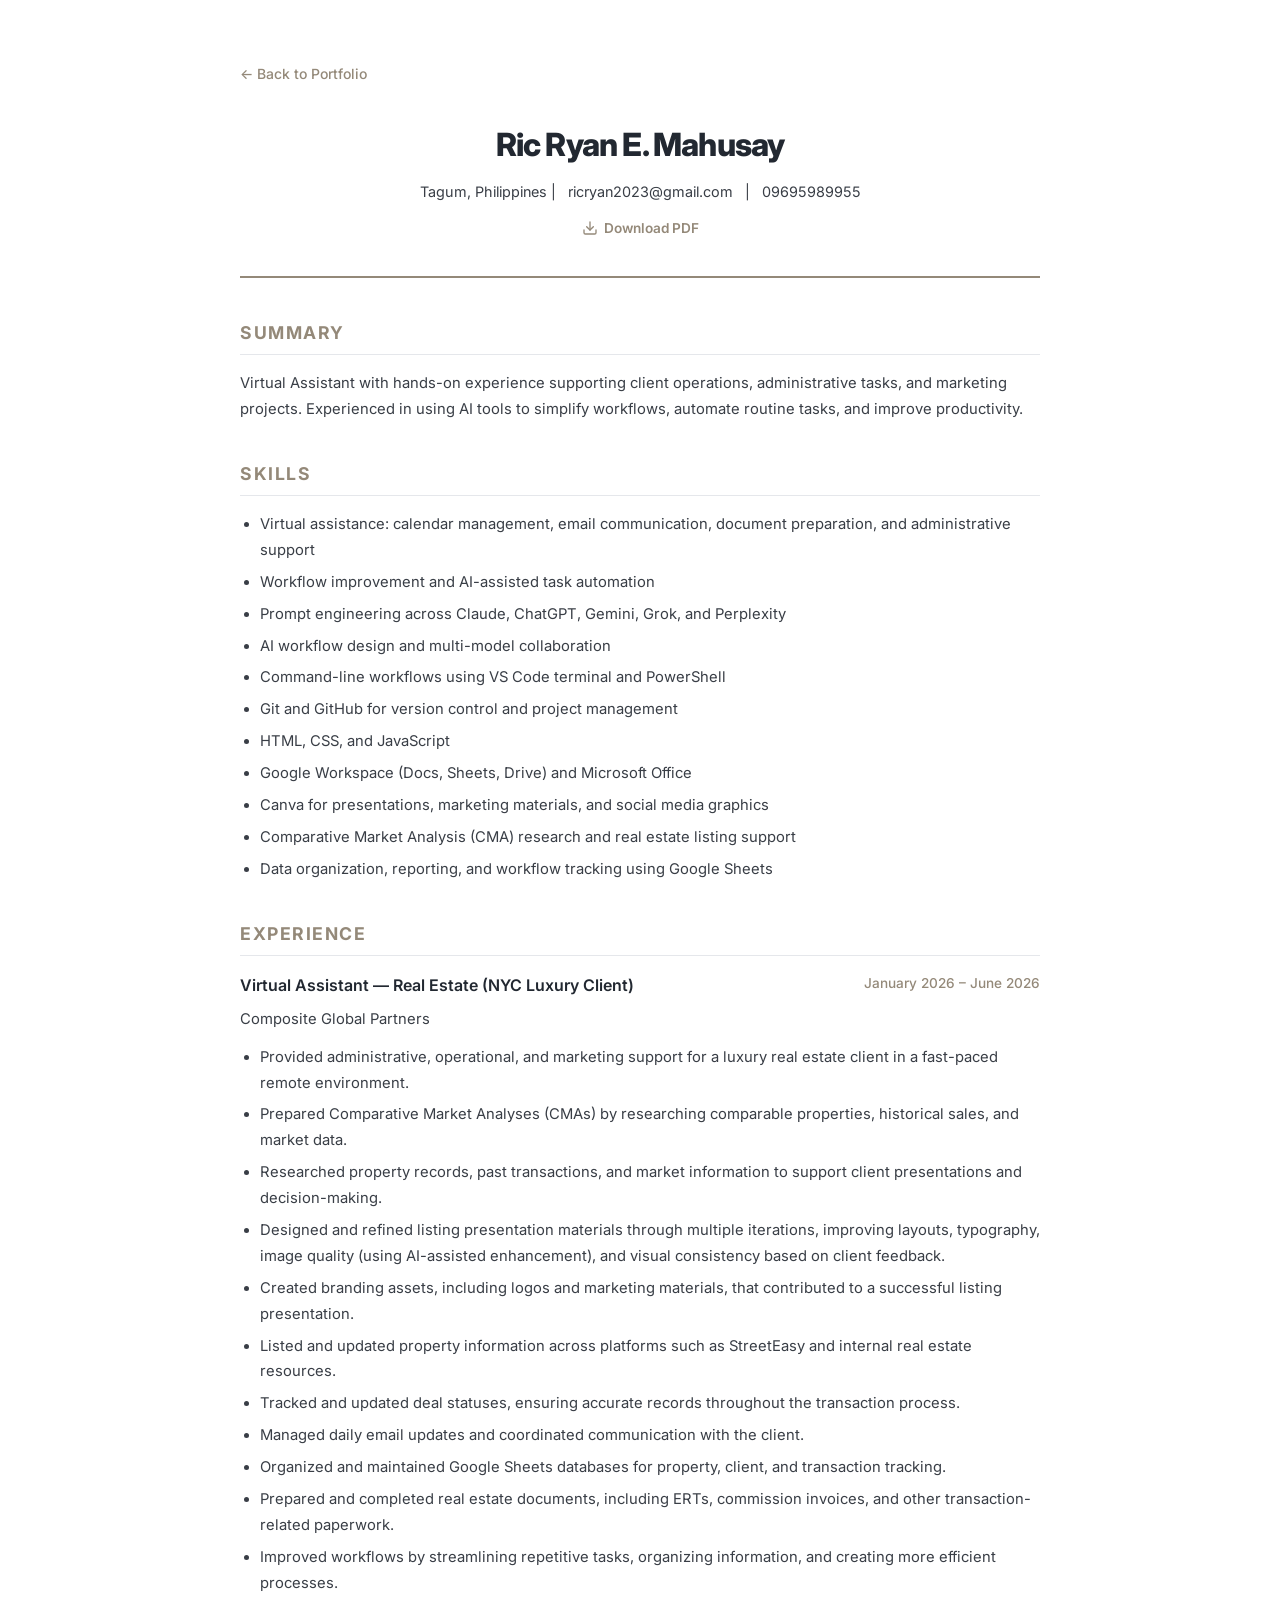
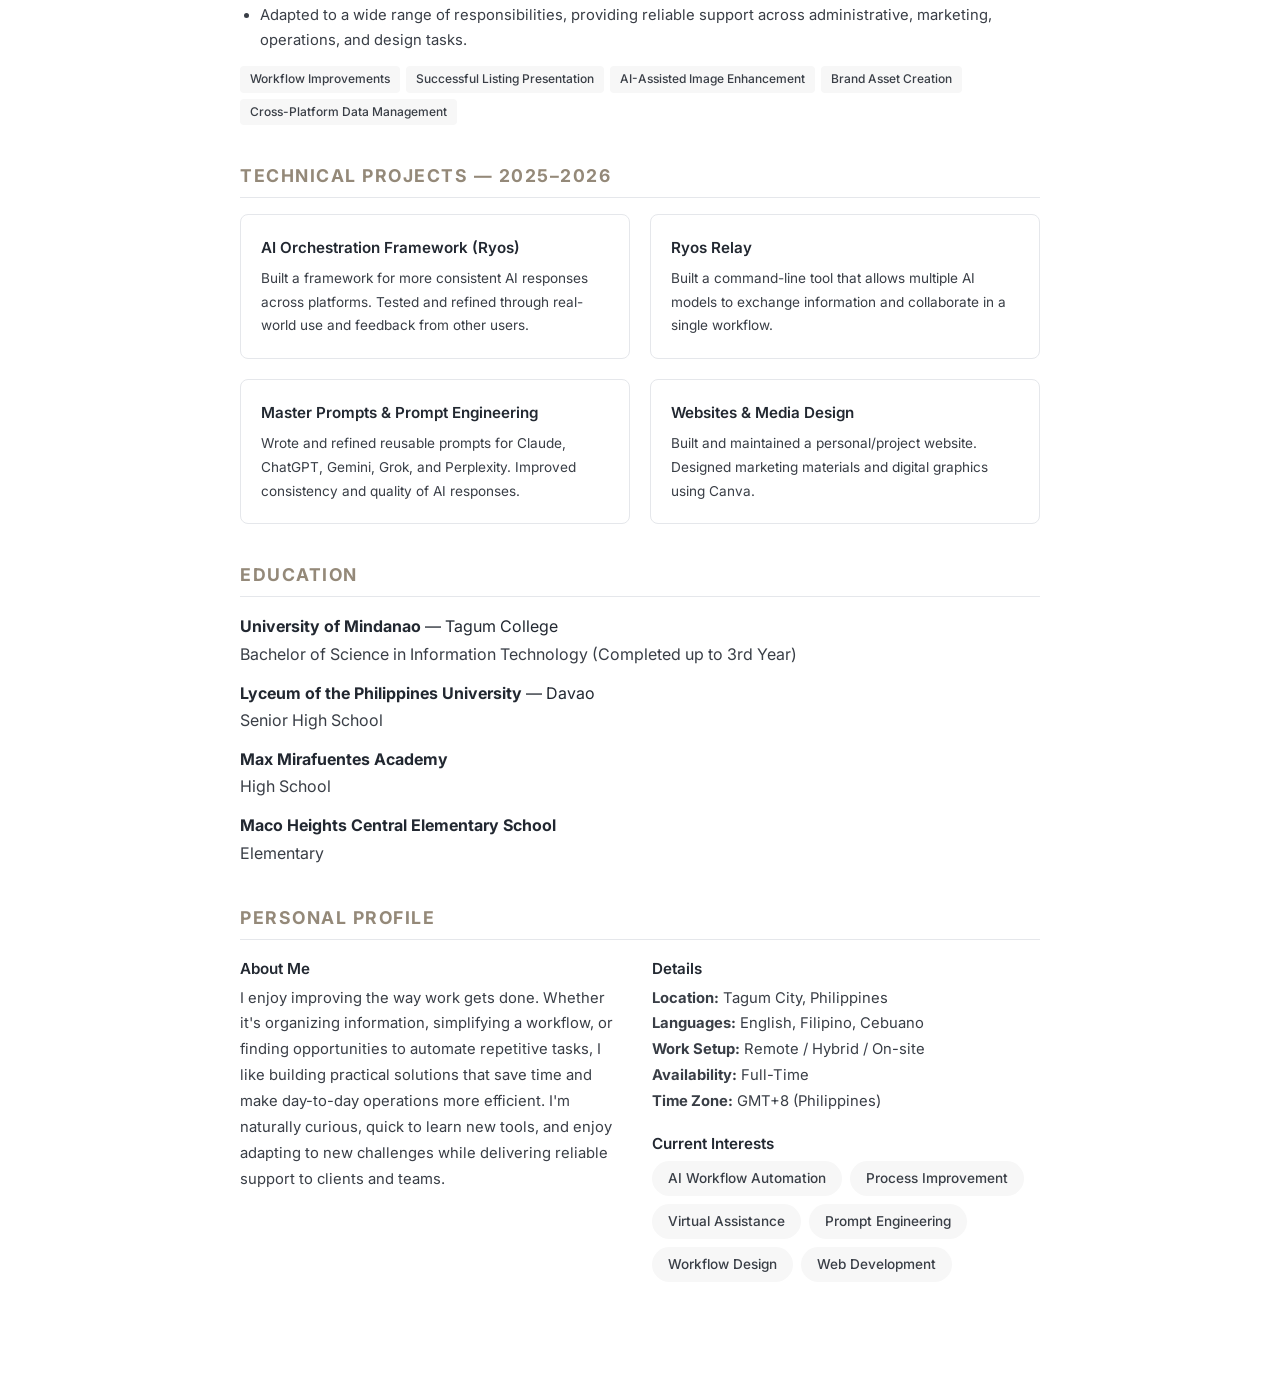
==== Resume/index.html @ 0bee9fd5 "Add HTML resume page at /Resume, update nav link" ====
<!DOCTYPE html>
<html lang="en">
<head>
  <meta charset="UTF-8" />
  <meta name="viewport" content="width=device-width, initial-scale=1.0" />
  <meta name="description" content="Ric Ryan E. Mahusay — Resume. Virtual Assistant & AI Productivity Specialist." />
  <title>Resume — Ric Ryan E. Mahusay</title>
  <link rel="preconnect" href="https://fonts.googleapis.com" />
  <link rel="preconnect" href="https://fonts.gstatic.com" crossorigin />
  <link href="https://fonts.googleapis.com/css2?family=Inter:wght@300;400;500;600;700;800&display=swap" rel="stylesheet" />
  <style>
    :root {
      --bg: #FFFFFF;
      --text: #222831;
      --text-secondary: #393E46;
      --accent: #948979;
      --border: #E5E7EB;
      --font: 'Inter', -apple-system, BlinkMacSystemFont, 'Segoe UI', sans-serif;
    }
    *, *::before, *::after { margin: 0; padding: 0; box-sizing: border-box; }
    body {
      font-family: var(--font);
      background: var(--bg);
      color: var(--text);
      line-height: 1.7;
      -webkit-font-smoothing: antialiased;
      padding: 60px 24px;
    }
    .resume {
      max-width: 800px;
      margin: 0 auto;
    }
    .back-link {
      display: inline-block;
      margin-bottom: 32px;
      font-size: 0.875rem;
      color: var(--accent);
      text-decoration: none;
      font-weight: 500;
    }
    .back-link:hover { text-decoration: underline; }
    .header {
      text-align: center;
      margin-bottom: 40px;
      padding-bottom: 32px;
      border-bottom: 2px solid var(--accent);
    }
    .header h1 {
      font-size: 2rem;
      font-weight: 800;
      letter-spacing: -0.8px;
      margin-bottom: 8px;
    }
    .header .contact {
      font-size: 0.9rem;
      color: var(--text-secondary);
    }
    .header .contact span { margin: 0 8px; }
    .header .contact span:first-child { margin-left: 0; }
    .section {
      margin-bottom: 36px;
    }
    .section h2 {
      font-size: 1.1rem;
      font-weight: 700;
      text-transform: uppercase;
      letter-spacing: 1.5px;
      color: var(--accent);
      margin-bottom: 16px;
      padding-bottom: 6px;
      border-bottom: 1px solid var(--border);
    }
    .section p, .section li {
      font-size: 0.925rem;
      color: var(--text-secondary);
      line-height: 1.75;
    }
    .section ul {
      list-style: disc;
      padding-left: 20px;
    }
    .section li {
      margin-bottom: 6px;
    }
    .experience-header {
      display: flex;
      justify-content: space-between;
      flex-wrap: wrap;
      margin-bottom: 8px;
    }
    .experience-header h3 {
      font-size: 1rem;
      font-weight: 600;
    }
    .experience-header .date {
      font-size: 0.85rem;
      color: var(--accent);
      font-weight: 500;
    }
    .company {
      font-size: 0.9rem;
      color: var(--text-secondary);
      margin-bottom: 12px;
    }
    .tags {
      display: flex;
      flex-wrap: wrap;
      gap: 6px;
      margin-top: 12px;
    }
    .tag {
      font-size: 0.75rem;
      padding: 3px 10px;
      border-radius: 4px;
      background: #F7F7F7;
      color: var(--text-secondary);
      font-weight: 500;
    }
    .projects-grid {
      display: grid;
      grid-template-columns: 1fr 1fr;
      gap: 20px;
    }
    .project-card {
      border: 1px solid var(--border);
      border-radius: 8px;
      padding: 20px;
    }
    .project-card h3 {
      font-size: 0.95rem;
      font-weight: 600;
      margin-bottom: 6px;
    }
    .project-card p {
      font-size: 0.85rem;
    }
    .interests {
      display: flex;
      flex-wrap: wrap;
      gap: 8px;
    }
    .interest {
      font-size: 0.85rem;
      padding: 6px 16px;
      border-radius: 20px;
      background: #F7F7F7;
      color: var(--text-secondary);
      font-weight: 500;
    }
    .two-col {
      display: grid;
      grid-template-columns: 1fr 1fr;
      gap: 24px;
    }
    .download-btn {
      display: inline-flex;
      align-items: center;
      gap: 6px;
      margin-top: 12px;
      font-size: 0.85rem;
      color: var(--accent);
      text-decoration: none;
      font-weight: 600;
    }
    .download-btn:hover { text-decoration: underline; }
    @media (max-width: 600px) {
      body { padding: 32px 16px; }
      .projects-grid, .two-col { grid-template-columns: 1fr; }
      .header h1 { font-size: 1.5rem; }
    }
    @media print {
      body { padding: 0; font-size: 11pt; }
      .back-link, .download-btn { display: none; }
      .section { break-inside: avoid; }
    }
  </style>
</head>
<body>
  <div class="resume">
    <a href="../index.html" class="back-link">&larr; Back to Portfolio</a>

    <!-- Header -->
    <div class="header">
      <h1>Ric Ryan E. Mahusay</h1>
      <p class="contact">
        Tagum, Philippines
        <span>|</span> ricryan2023@gmail.com
        <span>|</span> 09695989955
      </p>
      <a href="../assets/resume/Ric-Ryan-Resume.pdf" class="download-btn" download>
        <svg width="16" height="16" viewBox="0 0 24 24" fill="none" stroke="currentColor" stroke-width="2" stroke-linecap="round" stroke-linejoin="round"><path d="M21 15v4a2 2 0 01-2 2H5a2 2 0 01-2-2v-4"/><polyline points="7 10 12 15 17 10"/><line x1="12" y1="15" x2="12" y2="3"/></svg>
        Download PDF
      </a>
    </div>

    <!-- Summary -->
    <div class="section">
      <h2>Summary</h2>
      <p>Virtual Assistant with hands-on experience supporting client operations, administrative tasks, and marketing projects. Experienced in using AI tools to simplify workflows, automate routine tasks, and improve productivity.</p>
    </div>

    <!-- Skills -->
    <div class="section">
      <h2>Skills</h2>
      <ul>
        <li>Virtual assistance: calendar management, email communication, document preparation, and administrative support</li>
        <li>Workflow improvement and AI-assisted task automation</li>
        <li>Prompt engineering across Claude, ChatGPT, Gemini, Grok, and Perplexity</li>
        <li>AI workflow design and multi-model collaboration</li>
        <li>Command-line workflows using VS Code terminal and PowerShell</li>
        <li>Git and GitHub for version control and project management</li>
        <li>HTML, CSS, and JavaScript</li>
        <li>Google Workspace (Docs, Sheets, Drive) and Microsoft Office</li>
        <li>Canva for presentations, marketing materials, and social media graphics</li>
        <li>Comparative Market Analysis (CMA) research and real estate listing support</li>
        <li>Data organization, reporting, and workflow tracking using Google Sheets</li>
      </ul>
    </div>

    <!-- Experience -->
    <div class="section">
      <h2>Experience</h2>
      <div class="experience-header">
        <h3>Virtual Assistant &mdash; Real Estate (NYC Luxury Client)</h3>
        <span class="date">January 2026 &ndash; June 2026</span>
      </div>
      <p class="company">Composite Global Partners</p>
      <ul>
        <li>Provided administrative, operational, and marketing support for a luxury real estate client in a fast-paced remote environment.</li>
        <li>Prepared Comparative Market Analyses (CMAs) by researching comparable properties, historical sales, and market data.</li>
        <li>Researched property records, past transactions, and market information to support client presentations and decision-making.</li>
        <li>Designed and refined listing presentation materials through multiple iterations, improving layouts, typography, image quality (using AI-assisted enhancement), and visual consistency based on client feedback.</li>
        <li>Created branding assets, including logos and marketing materials, that contributed to a successful listing presentation.</li>
        <li>Listed and updated property information across platforms such as StreetEasy and internal real estate resources.</li>
        <li>Tracked and updated deal statuses, ensuring accurate records throughout the transaction process.</li>
        <li>Managed daily email updates and coordinated communication with the client.</li>
        <li>Organized and maintained Google Sheets databases for property, client, and transaction tracking.</li>
        <li>Prepared and completed real estate documents, including ERTs, commission invoices, and other transaction-related paperwork.</li>
        <li>Improved workflows by streamlining repetitive tasks, organizing information, and creating more efficient processes.</li>
        <li>Adapted to a wide range of responsibilities, providing reliable support across administrative, marketing, operations, and design tasks.</li>
      </ul>
      <div class="tags">
        <span class="tag">Workflow Improvements</span>
        <span class="tag">Successful Listing Presentation</span>
        <span class="tag">AI-Assisted Image Enhancement</span>
        <span class="tag">Brand Asset Creation</span>
        <span class="tag">Cross-Platform Data Management</span>
      </div>
    </div>

    <!-- Projects -->
    <div class="section">
      <h2>Technical Projects — 2025&ndash;2026</h2>
      <div class="projects-grid">
        <div class="project-card">
          <h3>AI Orchestration Framework (Ryos)</h3>
          <p>Built a framework for more consistent AI responses across platforms. Tested and refined through real-world use and feedback from other users.</p>
        </div>
        <div class="project-card">
          <h3>Ryos Relay</h3>
          <p>Built a command-line tool that allows multiple AI models to exchange information and collaborate in a single workflow.</p>
        </div>
        <div class="project-card">
          <h3>Master Prompts &amp; Prompt Engineering</h3>
          <p>Wrote and refined reusable prompts for Claude, ChatGPT, Gemini, Grok, and Perplexity. Improved consistency and quality of AI responses.</p>
        </div>
        <div class="project-card">
          <h3>Websites &amp; Media Design</h3>
          <p>Built and maintained a personal/project website. Designed marketing materials and digital graphics using Canva.</p>
        </div>
      </div>
    </div>

    <!-- Education -->
    <div class="section">
      <h2>Education</h2>
      <div style="margin-bottom:12px;">
        <strong>University of Mindanao</strong> &mdash; Tagum College<br />
        <span style="color:var(--text-secondary);">Bachelor of Science in Information Technology (Completed up to 3rd Year)</span>
      </div>
      <div style="margin-bottom:12px;">
        <strong>Lyceum of the Philippines University</strong> &mdash; Davao<br />
        <span style="color:var(--text-secondary);">Senior High School</span>
      </div>
      <div style="margin-bottom:12px;">
        <strong>Max Mirafuentes Academy</strong><br />
        <span style="color:var(--text-secondary);">High School</span>
      </div>
      <div>
        <strong>Maco Heights Central Elementary School</strong><br />
        <span style="color:var(--text-secondary);">Elementary</span>
      </div>
    </div>

    <!-- Personal -->
    <div class="section">
      <h2>Personal Profile</h2>
      <div class="two-col">
        <div>
          <h3 style="font-size:0.95rem;font-weight:600;margin-bottom:4px;">About Me</h3>
          <p>I enjoy improving the way work gets done. Whether it's organizing information, simplifying a workflow, or finding opportunities to automate repetitive tasks, I like building practical solutions that save time and make day-to-day operations more efficient. I'm naturally curious, quick to learn new tools, and enjoy adapting to new challenges while delivering reliable support to clients and teams.</p>
        </div>
        <div>
          <h3 style="font-size:0.95rem;font-weight:600;margin-bottom:4px;">Details</h3>
          <p>
            <strong>Location:</strong> Tagum City, Philippines<br />
            <strong>Languages:</strong> English, Filipino, Cebuano<br />
            <strong>Work Setup:</strong> Remote / Hybrid / On-site<br />
            <strong>Availability:</strong> Full-Time<br />
            <strong>Time Zone:</strong> GMT+8 (Philippines)
          </p>
          <h3 style="font-size:0.95rem;font-weight:600;margin:16px 0 4px;">Current Interests</h3>
          <div class="interests">
            <span class="interest">AI Workflow Automation</span>
            <span class="interest">Process Improvement</span>
            <span class="interest">Virtual Assistance</span>
            <span class="interest">Prompt Engineering</span>
            <span class="interest">Workflow Design</span>
            <span class="interest">Web Development</span>
          </div>
        </div>
      </div>
    </div>
  </div>
</body>
</html>
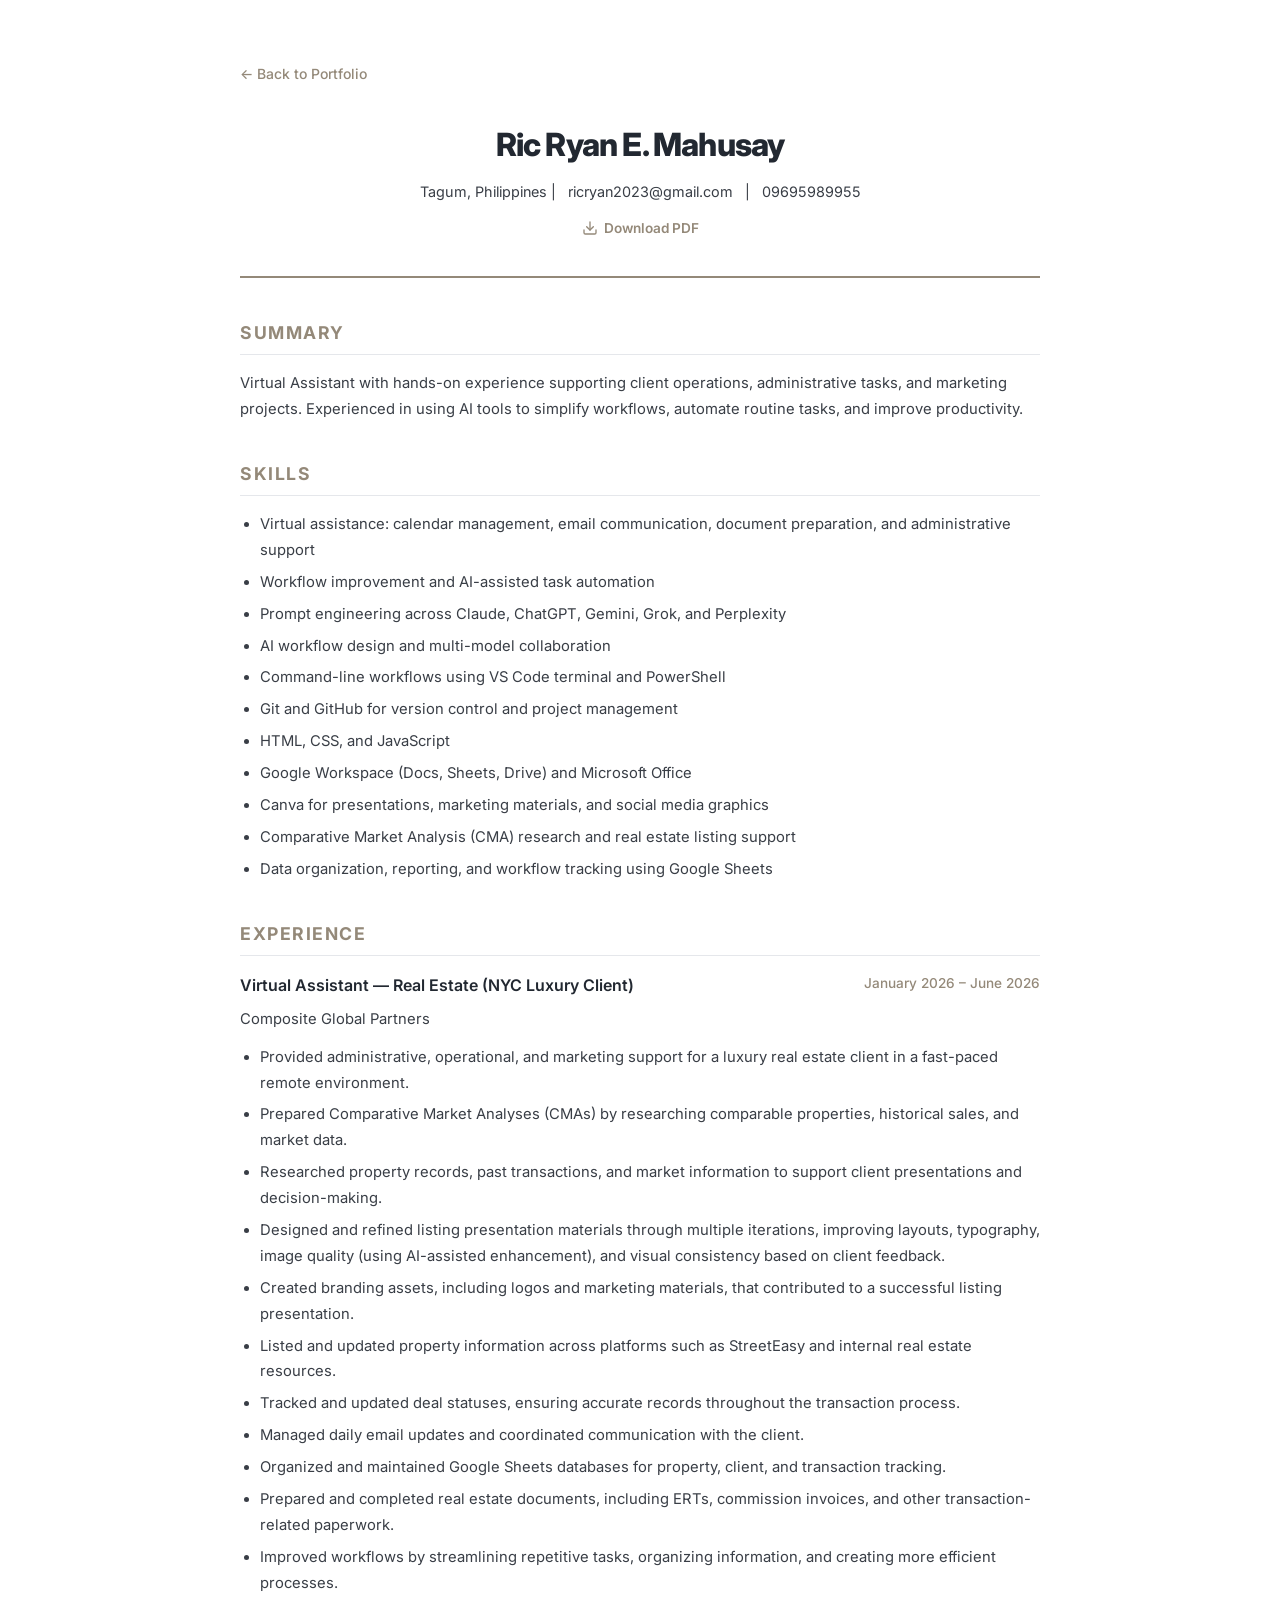
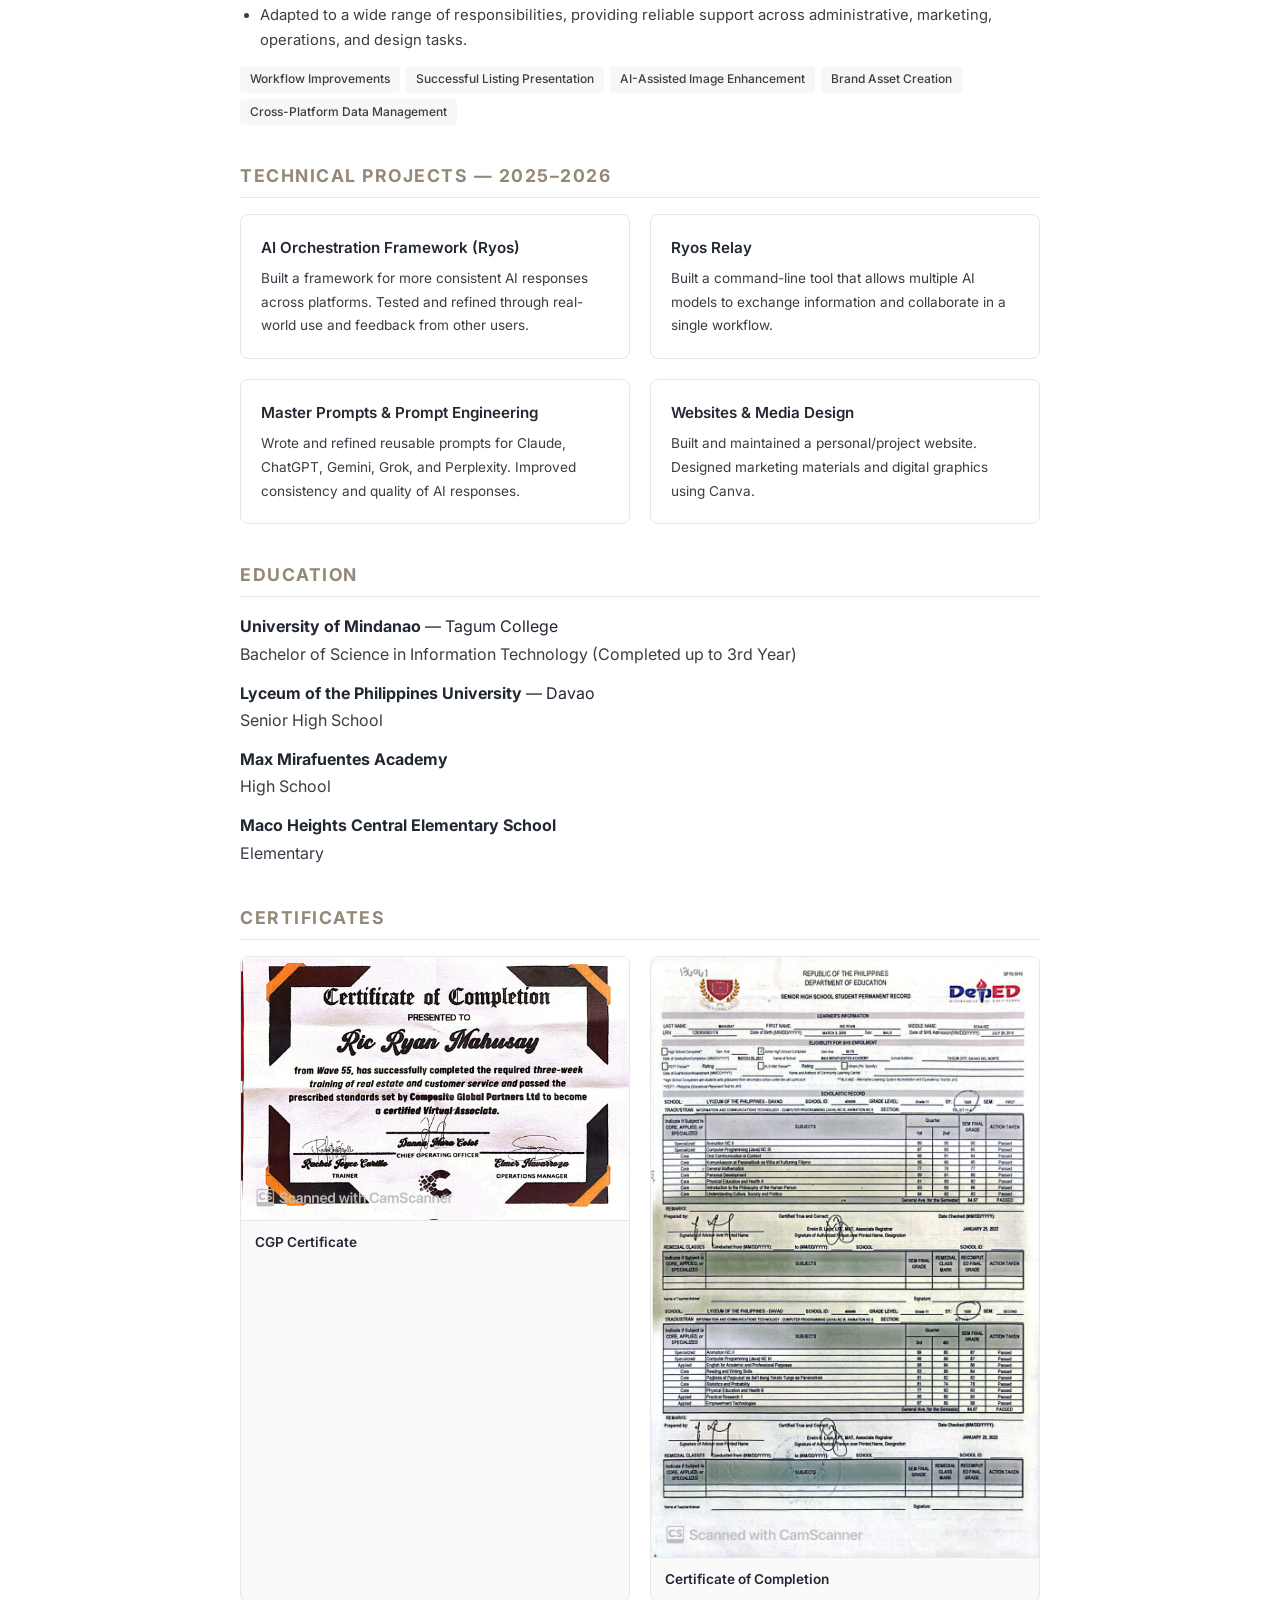
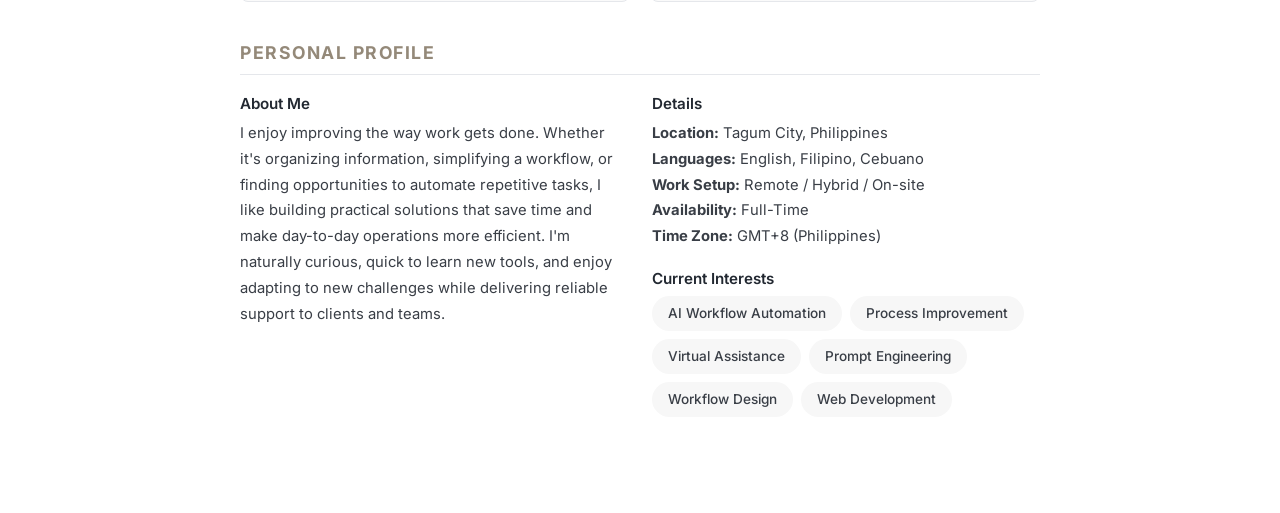
==== commit 5c7171d0: "Add certificates section to resume, convert JFIF to JPG, add session log" ====
--- a/Resume/index.html
+++ b/Resume/index.html
@@ -151,6 +151,30 @@
       display: grid;
       grid-template-columns: 1fr 1fr;
       gap: 24px;
+    }
+    .certs-grid {
+      display: grid;
+      grid-template-columns: 1fr 1fr;
+      gap: 20px;
+    }
+    .cert-card {
+      border: 1px solid var(--border);
+      border-radius: 8px;
+      overflow: hidden;
+      background: #FAFAFA;
+    }
+    .cert-card img {
+      width: 100%;
+      display: block;
+      object-fit: contain;
+      background: #fff;
+    }
+    .cert-card .cert-label {
+      padding: 10px 14px;
+      font-size: 0.85rem;
+      font-weight: 600;
+      color: var(--text);
+      border-top: 1px solid var(--border);
     }
     .download-btn {
       display: inline-flex;
@@ -292,6 +316,21 @@
       </div>
     </div>
 
+    <!-- Certificates -->
+    <div class="section">
+      <h2>Certificates</h2>
+      <div class="certs-grid">
+        <div class="cert-card">
+          <img src="../assets/images/CGP%20Certificate.jpg" alt="CGP Certificate" loading="lazy" />
+          <div class="cert-label">CGP Certificate</div>
+        </div>
+        <div class="cert-card">
+          <img src="../assets/images/CamScanner%207-11-26%2008.31_1.jpeg" alt="Certificate" loading="lazy" />
+          <div class="cert-label">Certificate of Completion</div>
+        </div>
+      </div>
+    </div>
+
     <!-- Personal -->
     <div class="section">
       <h2>Personal Profile</h2>
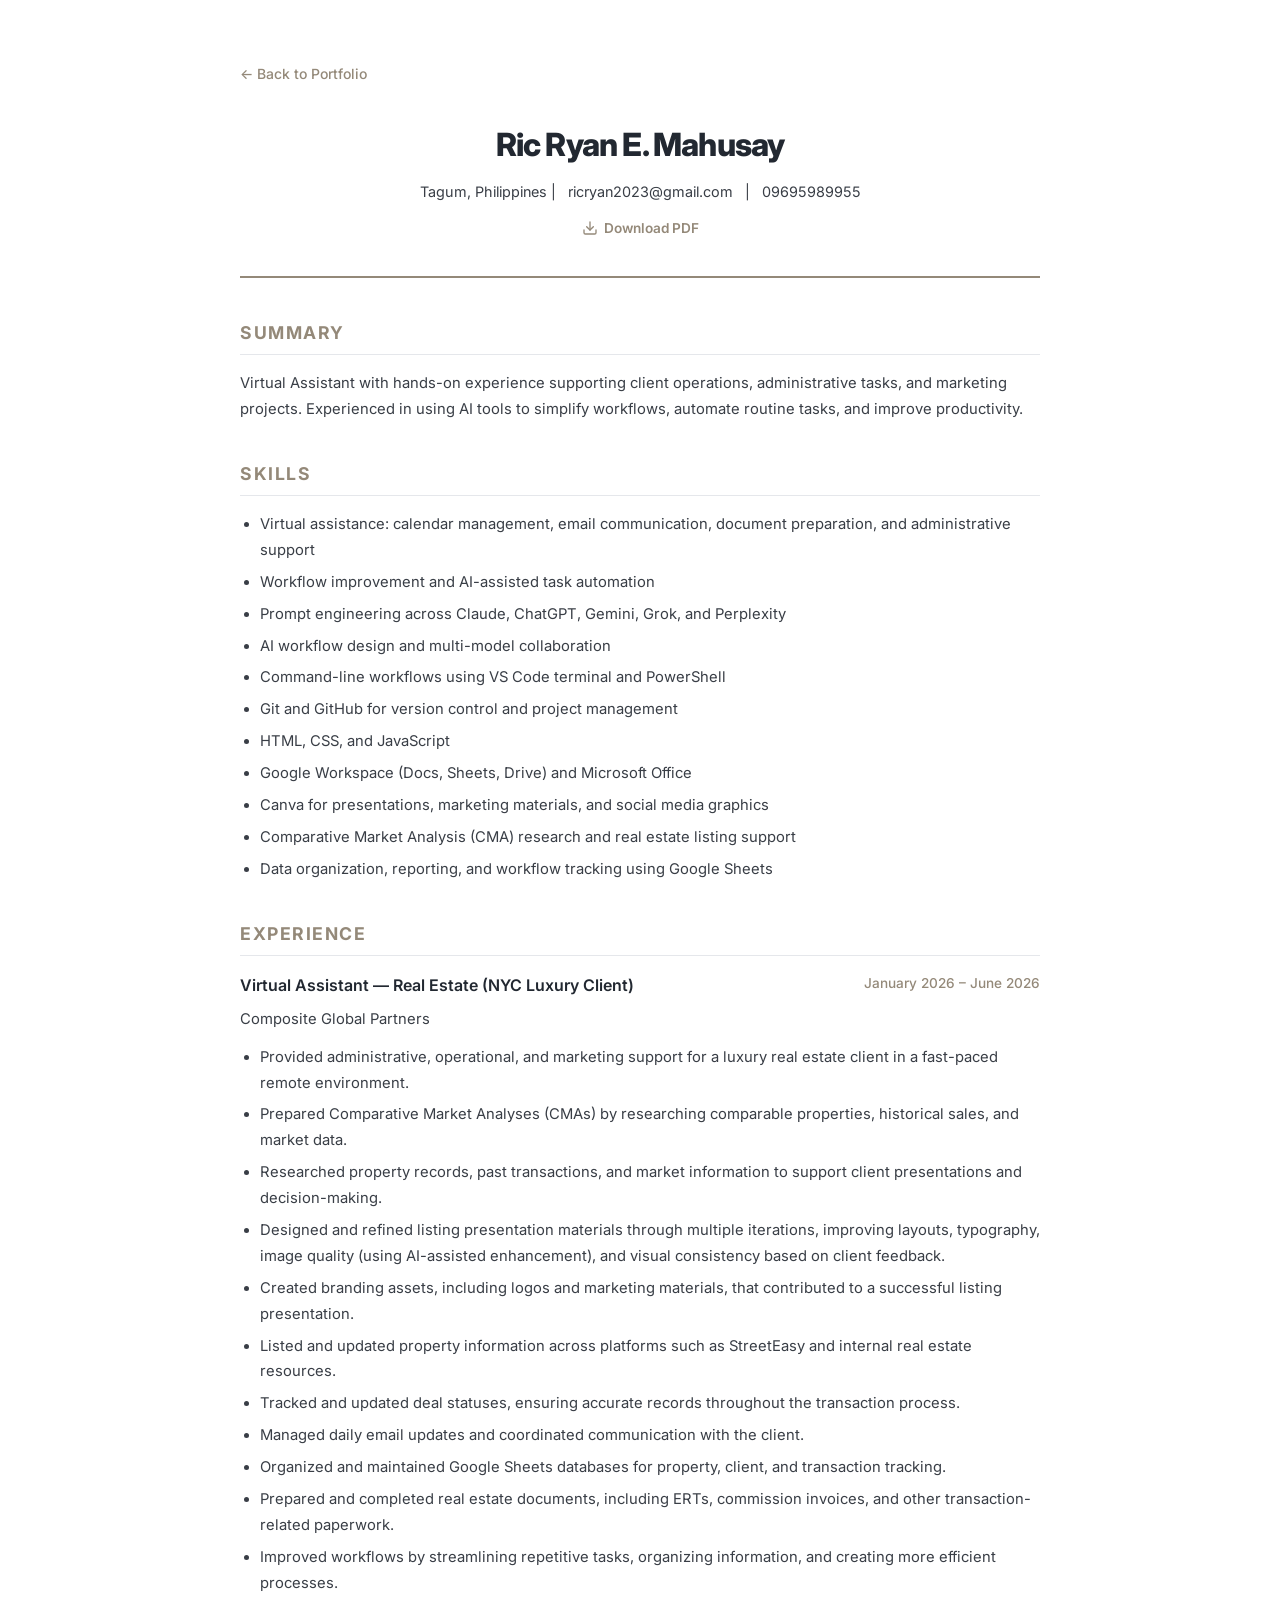
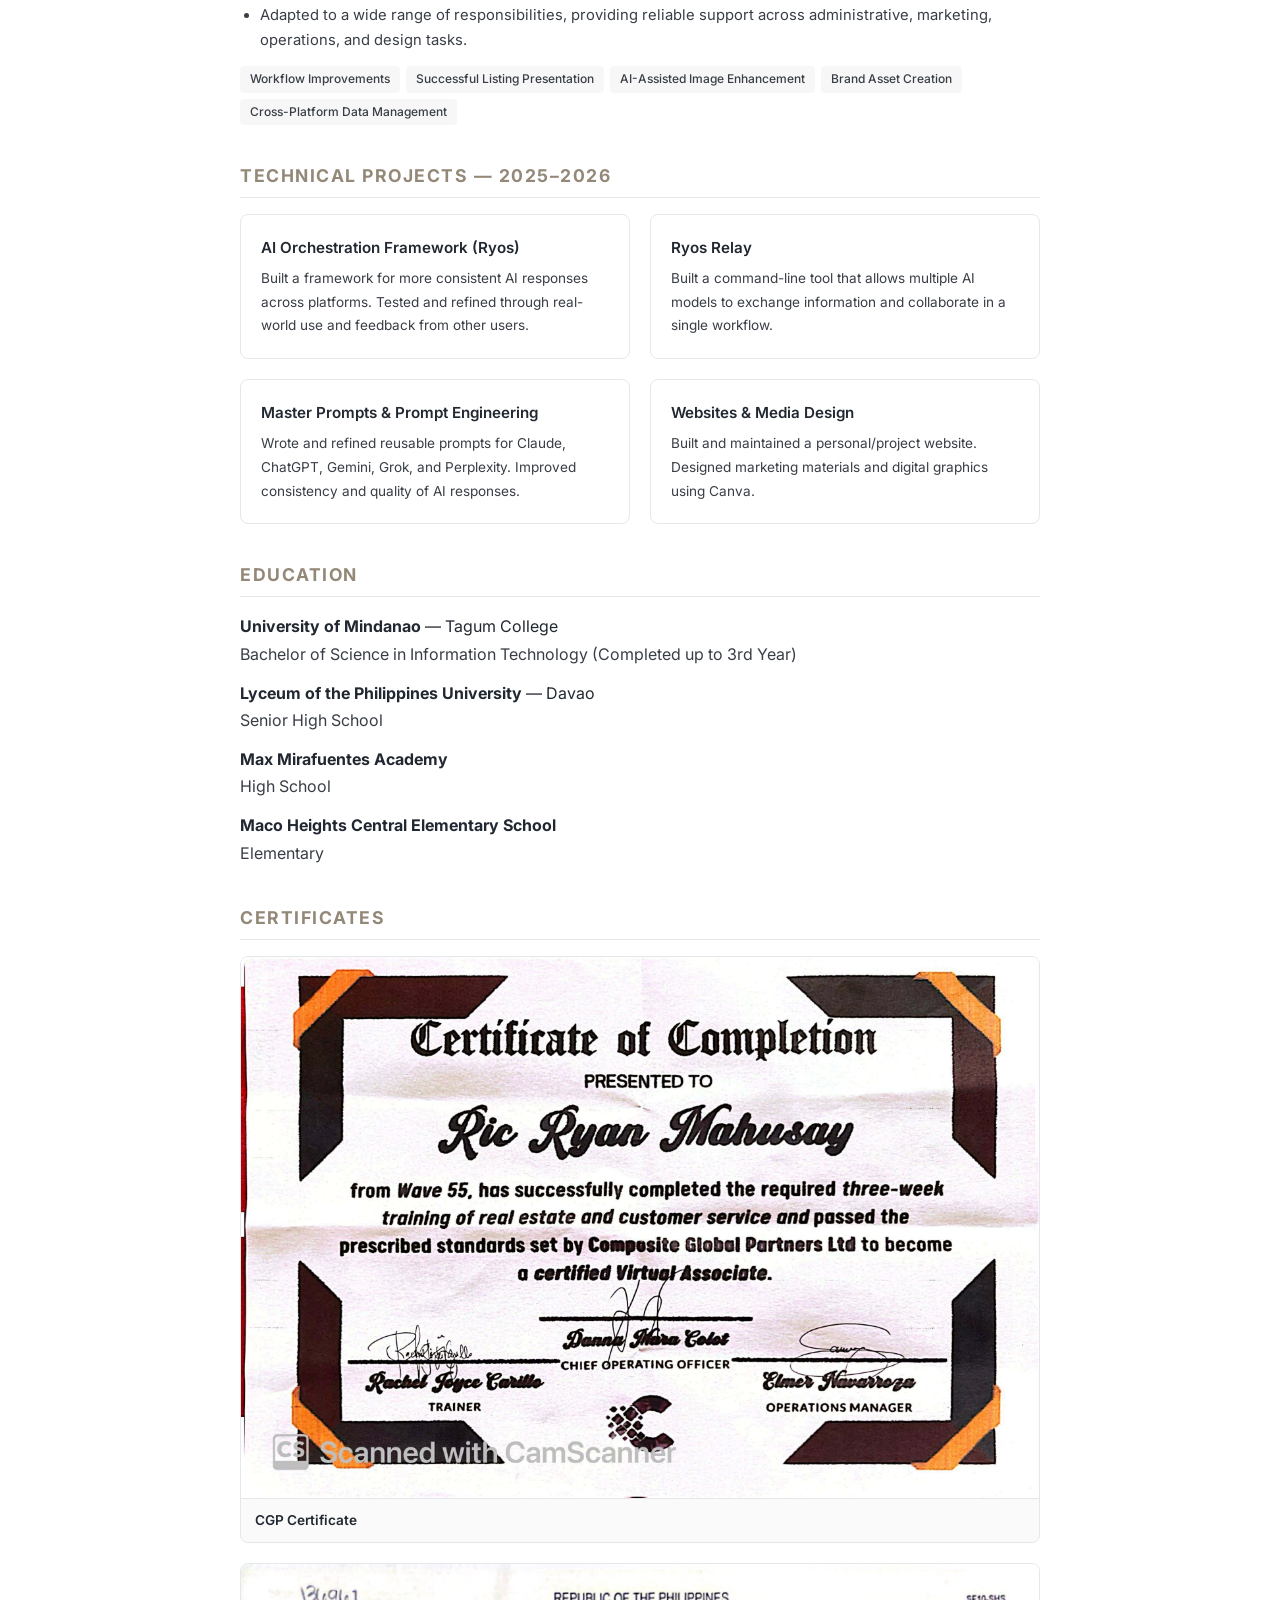
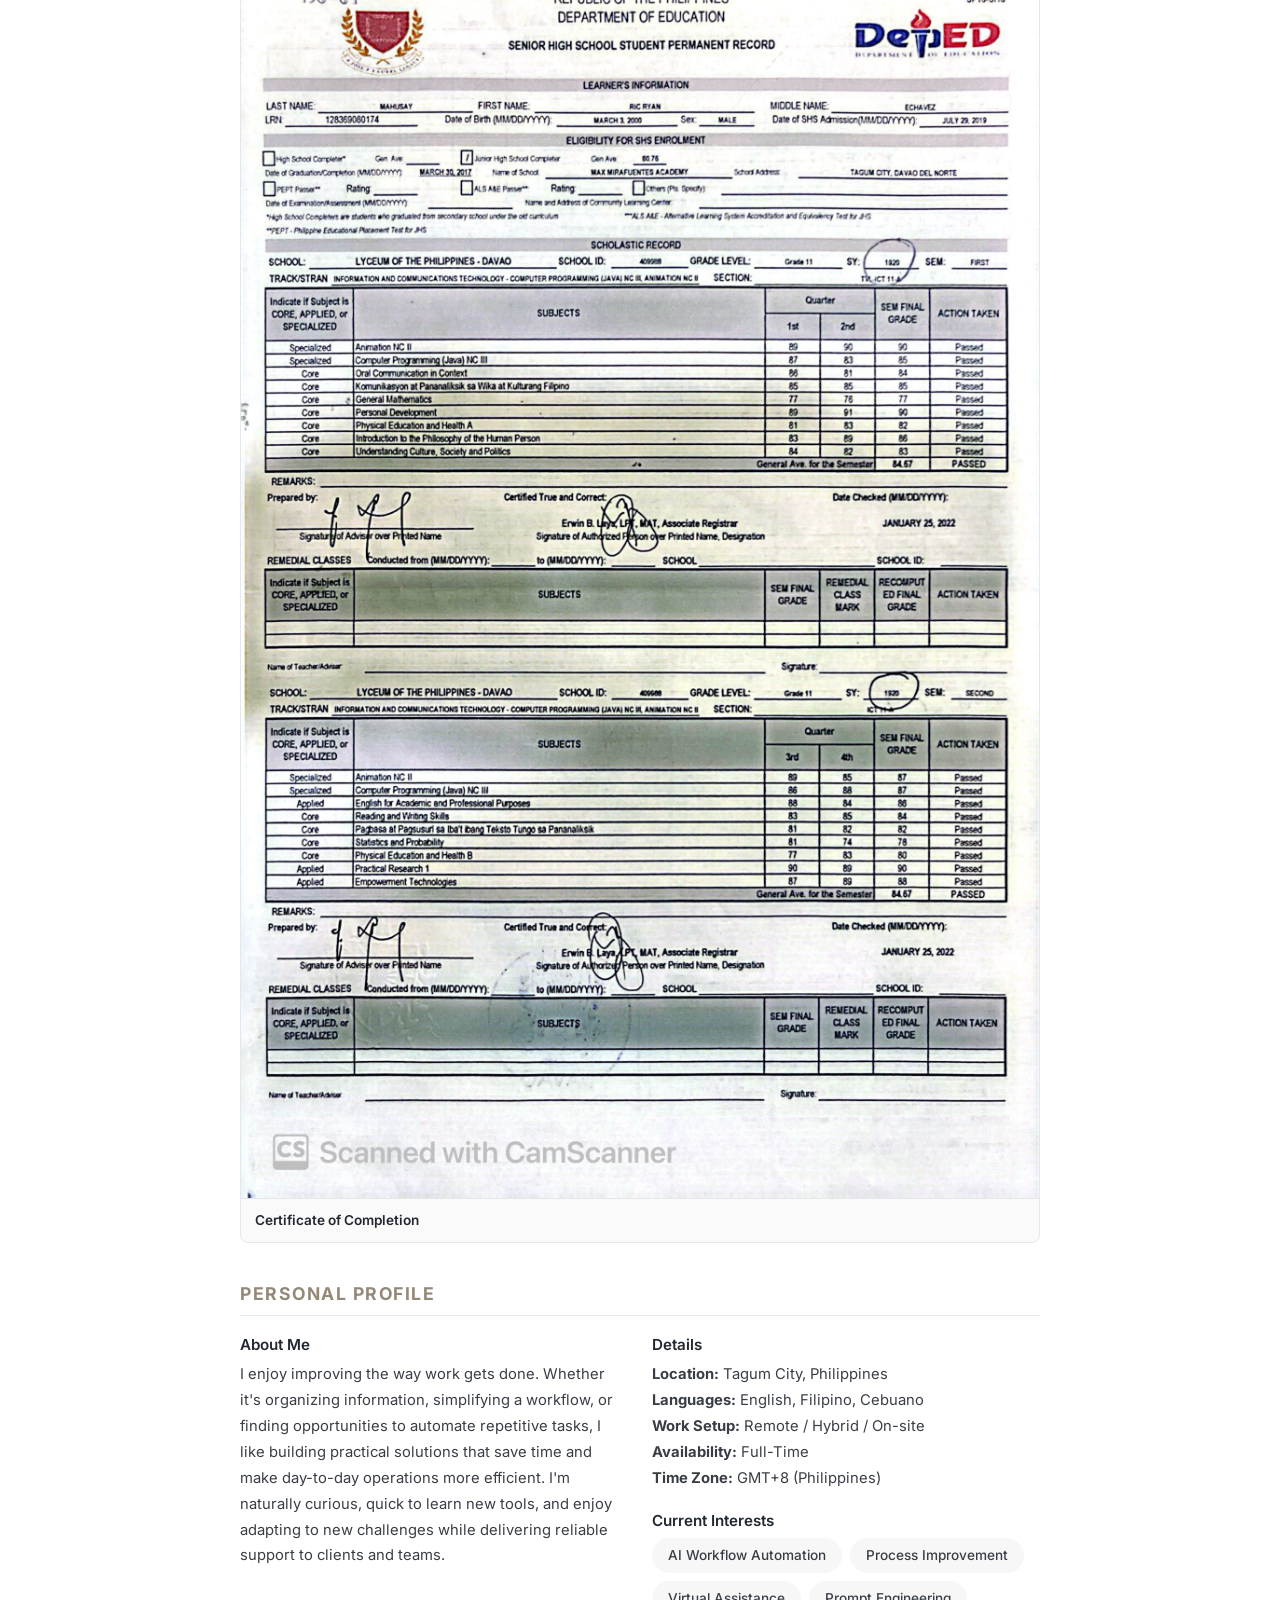
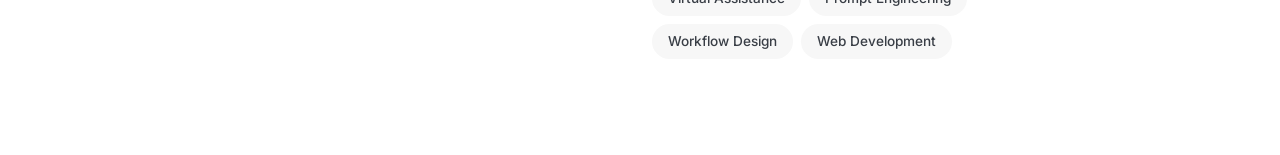
==== commit 04865f6a: "Interest bubble feature, layout fixes (projects 2x2, interests 3-col), pointer-events bugfix" ====
--- a/Resume/index.html
+++ b/Resume/index.html
@@ -153,8 +153,8 @@
       gap: 24px;
     }
     .certs-grid {
-      display: grid;
-      grid-template-columns: 1fr 1fr;
+      display: flex;
+      flex-direction: column;
       gap: 20px;
     }
     .cert-card {
